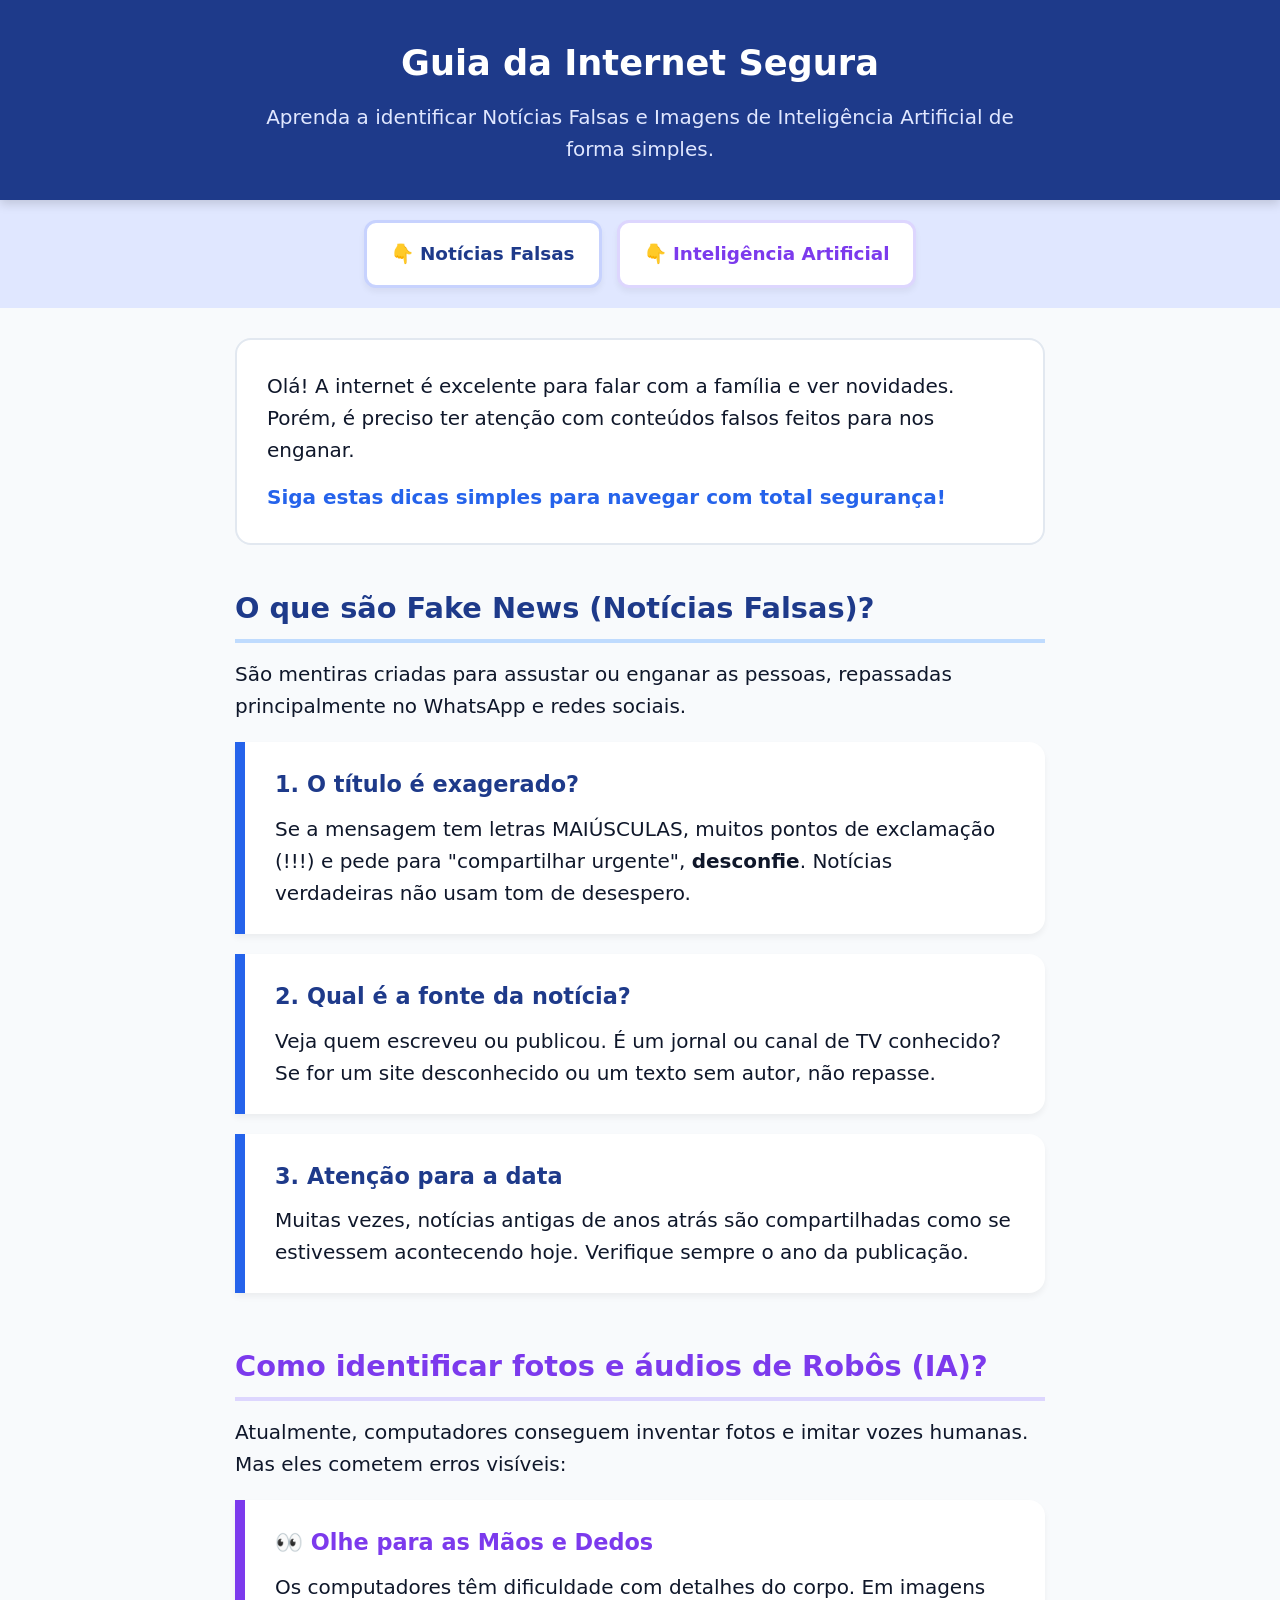
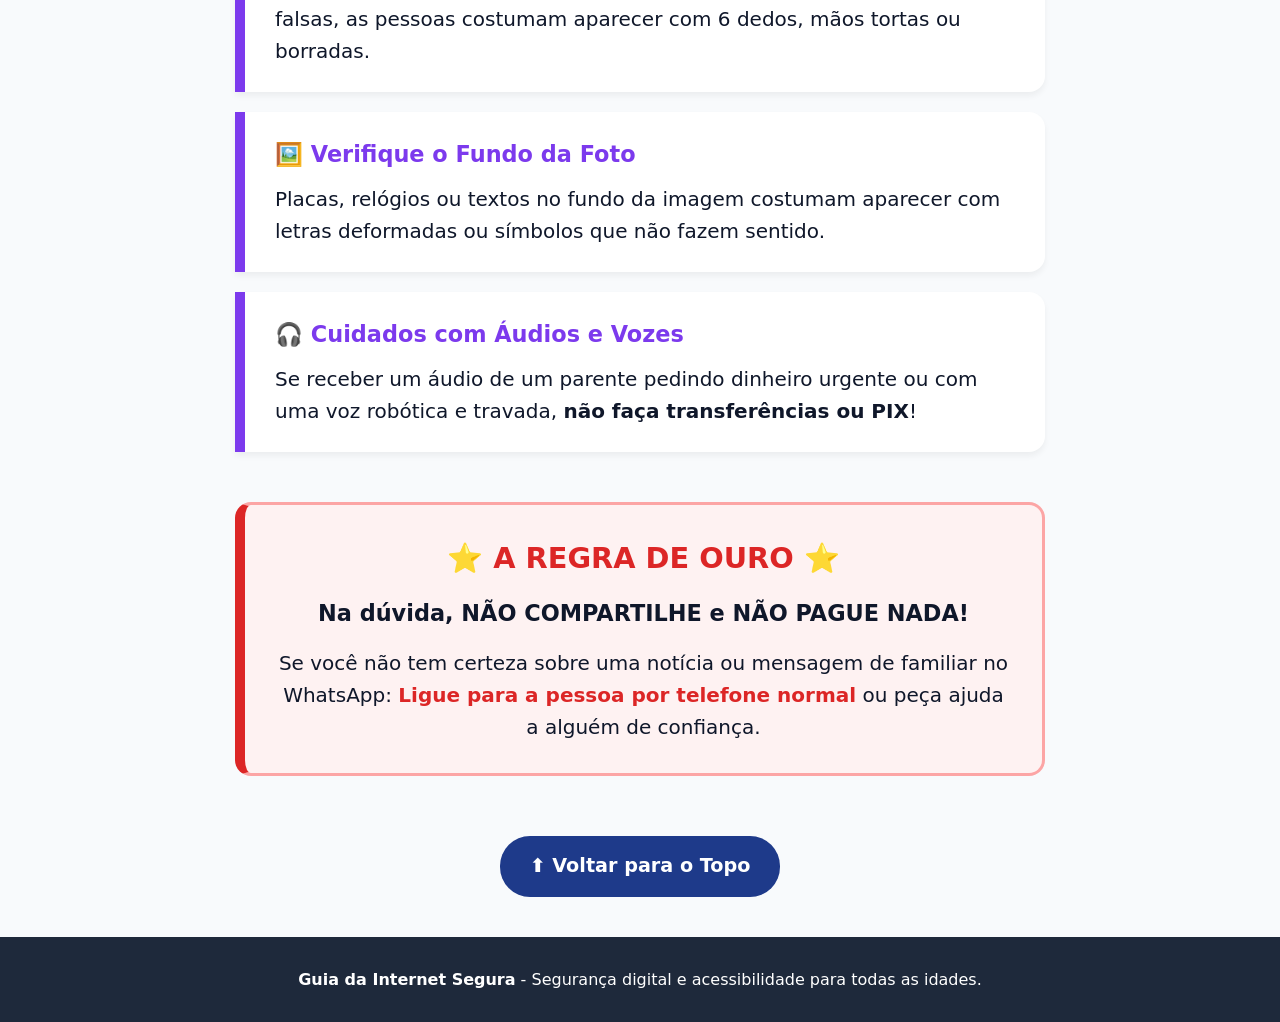
==== index.html @ 2c8b5942 "Add files via upload" ====
<!DOCTYPE html>
<html lang="pt-BR">
<head>
    <meta charset="UTF-8">
    <meta name="viewport" content="width=device-width, initial-scale=1.0">
    <title>Guia da Internet Segura para Idosos</title>
     <link rel="stylesheet" href="style.css">
</head>
<body>

    <header class="cabecalho">
        <div class="container">
            <h1>Guia da Internet Segura</h1>
            <p>Aprenda a identificar Notícias Falsas e Imagens de Inteligência Artificial de forma simples.</p>
        </div>
    </header>

    <nav class="navegacao-rapida" aria-label="Navegação rápida pelas seções">
        <div class="container botoes-nav">
            <a href="#fake-news" class="btn-nav">👇 Notícias Falsas</a>
            <a href="#inteligencia-artificial" class="btn-nav purple">👇 Inteligência Artificial</a>
        </div>
    </nav>

    <main class="container">

        <section class="card-introducao">
            <p>Olá! A internet é excelente para falar com a família e ver novidades. Porém, é preciso ter atenção com conteúdos falsos feitos para nos enganar.</p>
            <p style="margin-top: 15px; font-weight: bold; color: var(--cor-azul-destaque);">Siga estas dicas simples para navegar com total segurança!</p>
        </section>

        <section id="fake-news" class="secao">
            <h2 class="titulo-secao">O que são Fake News (Notícias Falsas)?</h2>
            <p style="margin-bottom: 20px;">São mentiras criadas para assustar ou enganar as pessoas, repassadas principalmente no WhatsApp e redes sociais.</p>

            <article class="card-dica">
                <h3>1. O título é exagerado?</h3>
                <p>Se a mensagem tem letras MAIÚSCULAS, muitos pontos de exclamação (!!!) e pede para "compartilhar urgente", <strong>desconfie</strong>. Notícias verdadeiras não usam tom de desespero.</p>
            </article>

            <article class="card-dica">
                <h3>2. Qual é a fonte da notícia?</h3>
                <p>Veja quem escreveu ou publicou. É um jornal ou canal de TV conhecido? Se for um site desconhecido ou um texto sem autor, não repasse.</p>
            </article>

            <article class="card-dica">
                <h3>3. Atenção para a data</h3>
                <p>Muitas vezes, notícias antigas de anos atrás são compartilhadas como se estivessem acontecendo hoje. Verifique sempre o ano da publicação.</p>
            </article>
        </section>

        <section id="inteligencia-artificial" class="secao">
            <h2 class="titulo-secao purple">Como identificar fotos e áudios de Robôs (IA)?</h2>
            <p style="margin-bottom: 20px;">Atualmente, computadores conseguem inventar fotos e imitar vozes humanas. Mas eles cometem erros visíveis:</p>

            <article class="card-dica purple">
                <h3>👀 Olhe para as Mãos e Dedos</h3>
                <p>Os computadores têm dificuldade com detalhes do corpo. Em imagens falsas, as pessoas costumam aparecer com 6 dedos, mãos tortas ou borradas.</p>
            </article>

            <article class="card-dica purple">
                <h3>🖼️ Verifique o Fundo da Foto</h3>
                <p>Placas, relógios ou textos no fundo da imagem costumam aparecer com letras deformadas ou símbolos que não fazem sentido.</p>
            </article>

            <article class="card-dica purple">
                <h3>🎧 Cuidados com Áudios e Vozes</h3>
                <p>Se receber um áudio de um parente pedindo dinheiro urgente ou com uma voz robótica e travada, <strong>não faça transferências ou PIX</strong>!</p>
            </article>
        </section>

        <section class="card-alerta">
            <h2>⭐ A Regra de Ouro ⭐</h2>
            <p class="destaque">Na dúvida, NÃO COMPARTILHE e NÃO PAGUE NADA!</p>
            <p>Se você não tem certeza sobre uma notícia ou mensagem de familiar no WhatsApp: <strong style="color: var(--cor-vermelho-alerta);">Ligue para a pessoa por telefone normal</strong> ou peça ajuda a alguém de confiança.</p>
        </section>

        <div style="text-align: center;">
            <a href="#" class="btn-topo">⬆️ Voltar para o Topo</a>
        </div>

    </main>

    <footer class="rodape">
        <p><strong>Guia da Internet Segura</strong> - Segurança digital e acessibilidade para todas as idades.</p>
    </footer>

</body>
</html>
---- style.css ----
:root {
            --cor-fundo: #F8FAFC;
            --cor-texto: #0F172A;
            --cor-card-bg: #FFFFFF;
            --cor-azul-escuro: #1E3A8A;
            --cor-azul-destaque: #2563EB;
            --cor-roxo-destaque: #7C3AED;
            --cor-vermelho-alerta: #DC2626;
            --cor-vermelho-fundo: #FEF2F2;
            --fonte-principal: 'Segoe UI', system-ui, -apple-system, sans-serif;
        }

        * {
            box-sizing: border-box;
            margin: 0;
            padding: 0;
        }

        html {
            scroll-behavior: smooth;
        }

        body {
            font-family: var(--fonte-principal);
            background-color: var(--cor-fundo);
            color: var(--cor-texto);
            line-height: 1.6;
            font-size: 20px; /* Tamanho de letra ampliado para leitura confortável */
        }

        .container {
            max-width: 850px;
            margin: 0 auto;
            padding: 0 20px;
        }

        .cabecalho {
            background-color: var(--cor-azul-escuro);
            color: #FFFFFF;
            text-align: center;
            padding: 35px 20px;
            position: sticky;
            top: 0;
            z-index: 100;
            box-shadow: 0 4px 10px rgba(0, 0, 0, 0.15);
        }

        .cabecalho h1 {
            font-size: 2.2rem;
            margin-bottom: 10px;
            font-weight: 800;
        }

        .cabecalho p {
            font-size: 1.25rem;
            color: #E0E7FF;
        }

        .navegacao-rapida {
            background-color: #E0E7FF;
            padding: 20px 0;
            margin-bottom: 30px;
        }

        .botoes-nav {
            display: flex;
            gap: 15px;
            justify-content: center;
            flex-wrap: wrap;
        }

        .btn-nav {
            background-color: #FFFFFF;
            color: var(--cor-azul-escuro);
            text-decoration: none;
            padding: 16px 24px;
            border-radius: 12px;
            font-weight: bold;
            font-size: 1.15rem;
            border: 3px solid #C7D2FE;
            box-shadow: 0 4px 6px rgba(0,0,0,0.05);
            transition: background-color 0.2s, transform 0.1s;
            display: inline-block;
            text-align: center;
        }

        .btn-nav.purple {
            color: var(--cor-roxo-destaque);
            border-color: #DDD6FE;
        }

        .btn-nav:hover, .btn-nav:focus {
            background-color: #F1F5F9;
            transform: translateY(-2px);
            outline: 4px solid var(--cor-azul-destaque);
        }

        .card-introducao {
            background-color: var(--cor-card-bg);
            padding: 30px;
            border-radius: 16px;
            border: 2px solid #E2E8F0;
            margin-bottom: 40px;
            font-size: 1.25rem;
        }

        .titulo-secao {
            font-size: 1.8rem;
            color: var(--cor-azul-escuro);
            margin-bottom: 15px;
            border-bottom: 4px solid #BFDBFE;
            padding-bottom: 8px;
        }

        .titulo-secao.purple {
            color: var(--cor-roxo-destaque);
            border-bottom-color: #DDD6FE;
        }

        .secao {
            margin-bottom: 50px;
            scroll-margin-top: 140px;
        }

        .card-dica {
            background-color: var(--cor-card-bg);
            padding: 25px 30px;
            border-radius: 0 16px 16px 0;
            margin-bottom: 20px;
            box-shadow: 0 4px 6px rgba(0, 0, 0, 0.05);
            border-left: 10px solid var(--cor-azul-destaque);
        }

        .card-dica.purple {
            border-left-color: var(--cor-roxo-destaque);
        }

        .card-dica h3 {
            font-size: 1.4rem;
            color: var(--cor-azul-escuro);
            margin-bottom: 10px;
        }

        .card-dica.purple h3 {
            color: var(--cor-roxo-destaque);
        }

        .card-alerta {
            background-color: var(--cor-vermelho-fundo);
            border: 3px solid #FCA5A5;
            border-left: 10px solid var(--cor-vermelho-alerta);
            border-radius: 16px;
            padding: 30px;
            text-align: center;
            margin-bottom: 40px;
        }

        .card-alerta h2 {
            color: var(--cor-vermelho-alerta);
            font-size: 1.8rem;
            margin-bottom: 15px;
            text-transform: uppercase;
        }

        .card-alerta p.destaque {
            font-size: 1.4rem;
            font-weight: bold;
            margin-bottom: 15px;
        }

        .btn-topo {
            display: inline-block;
            background-color: var(--cor-azul-escuro);
            color: #FFFFFF;
            text-decoration: none;
            padding: 15px 30px;
            border-radius: 30px;
            font-weight: bold;
            font-size: 1.2rem;
            margin: 20px 0 40px 0;
        }

        .rodape {
            background-color: #1E293B;
            color: #FFFFFF;
            text-align: center;
            padding: 30px 20px;
            font-size: 1rem;
        }
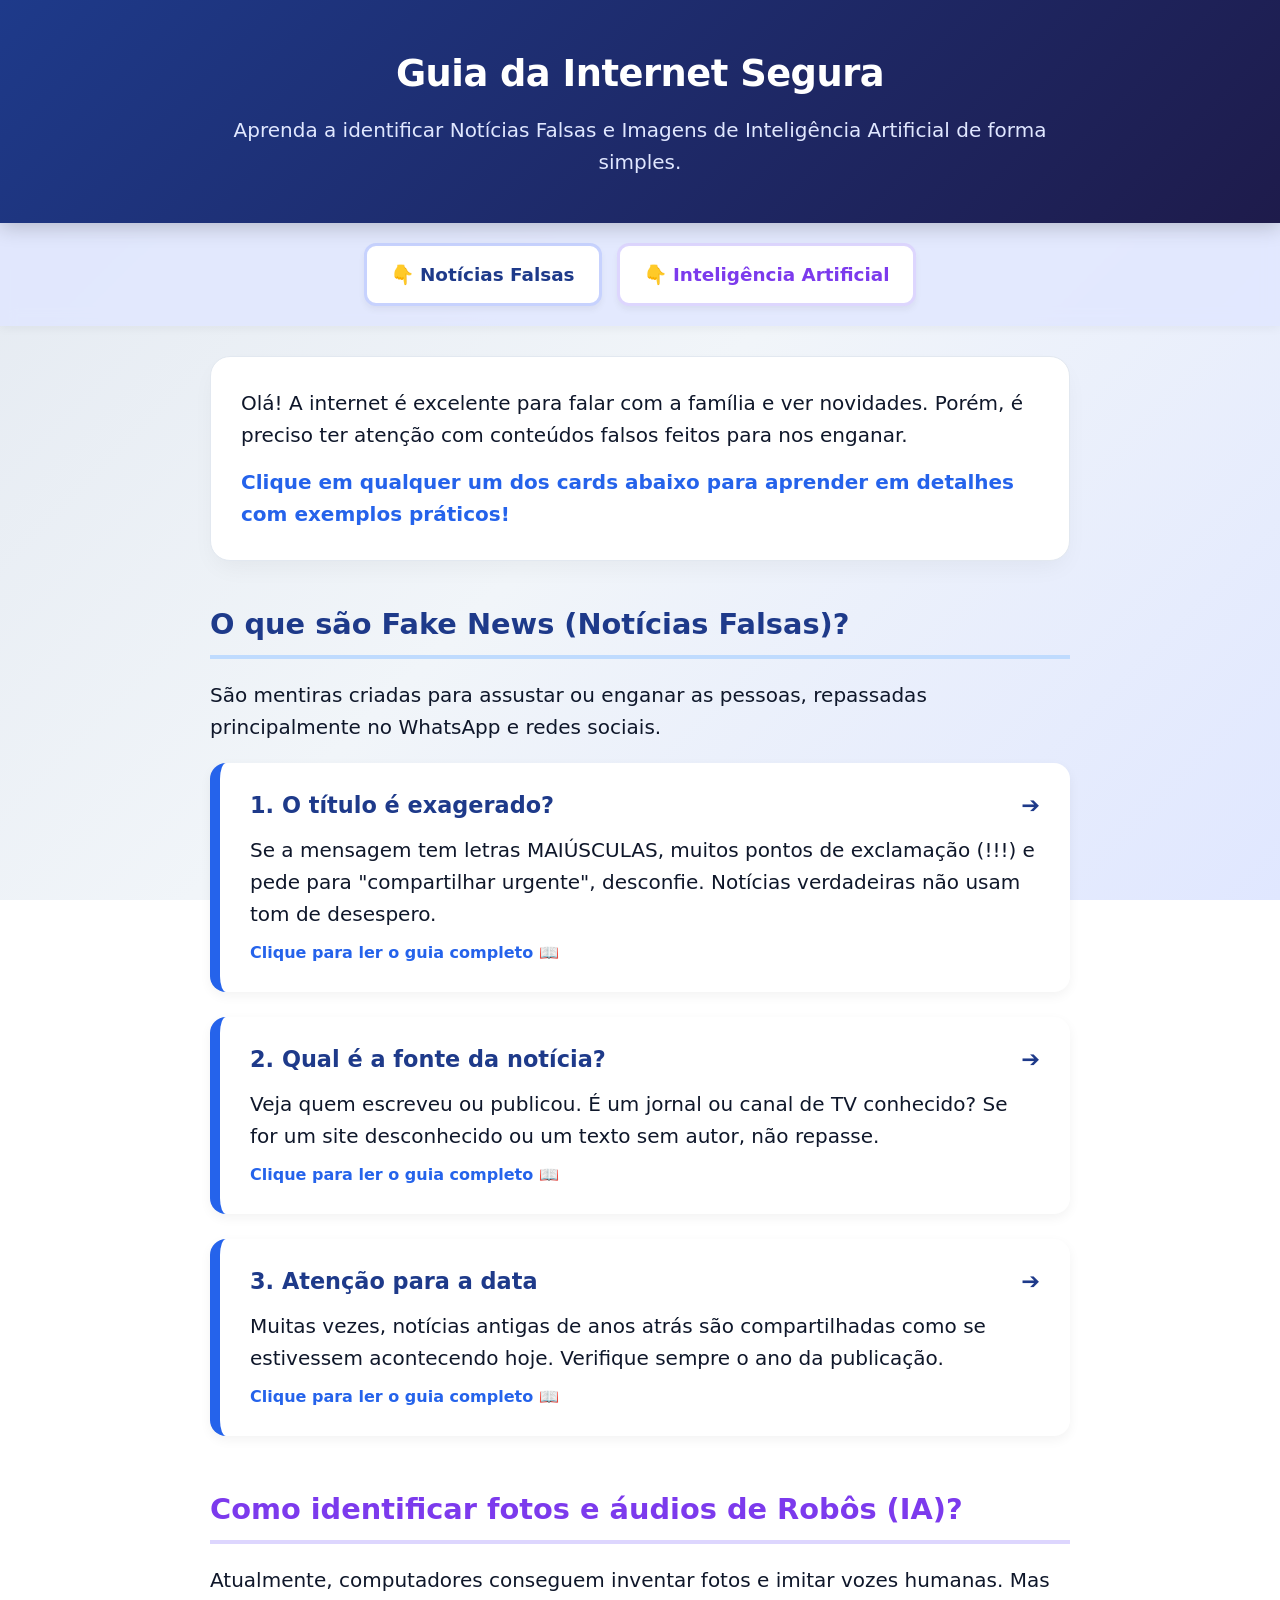
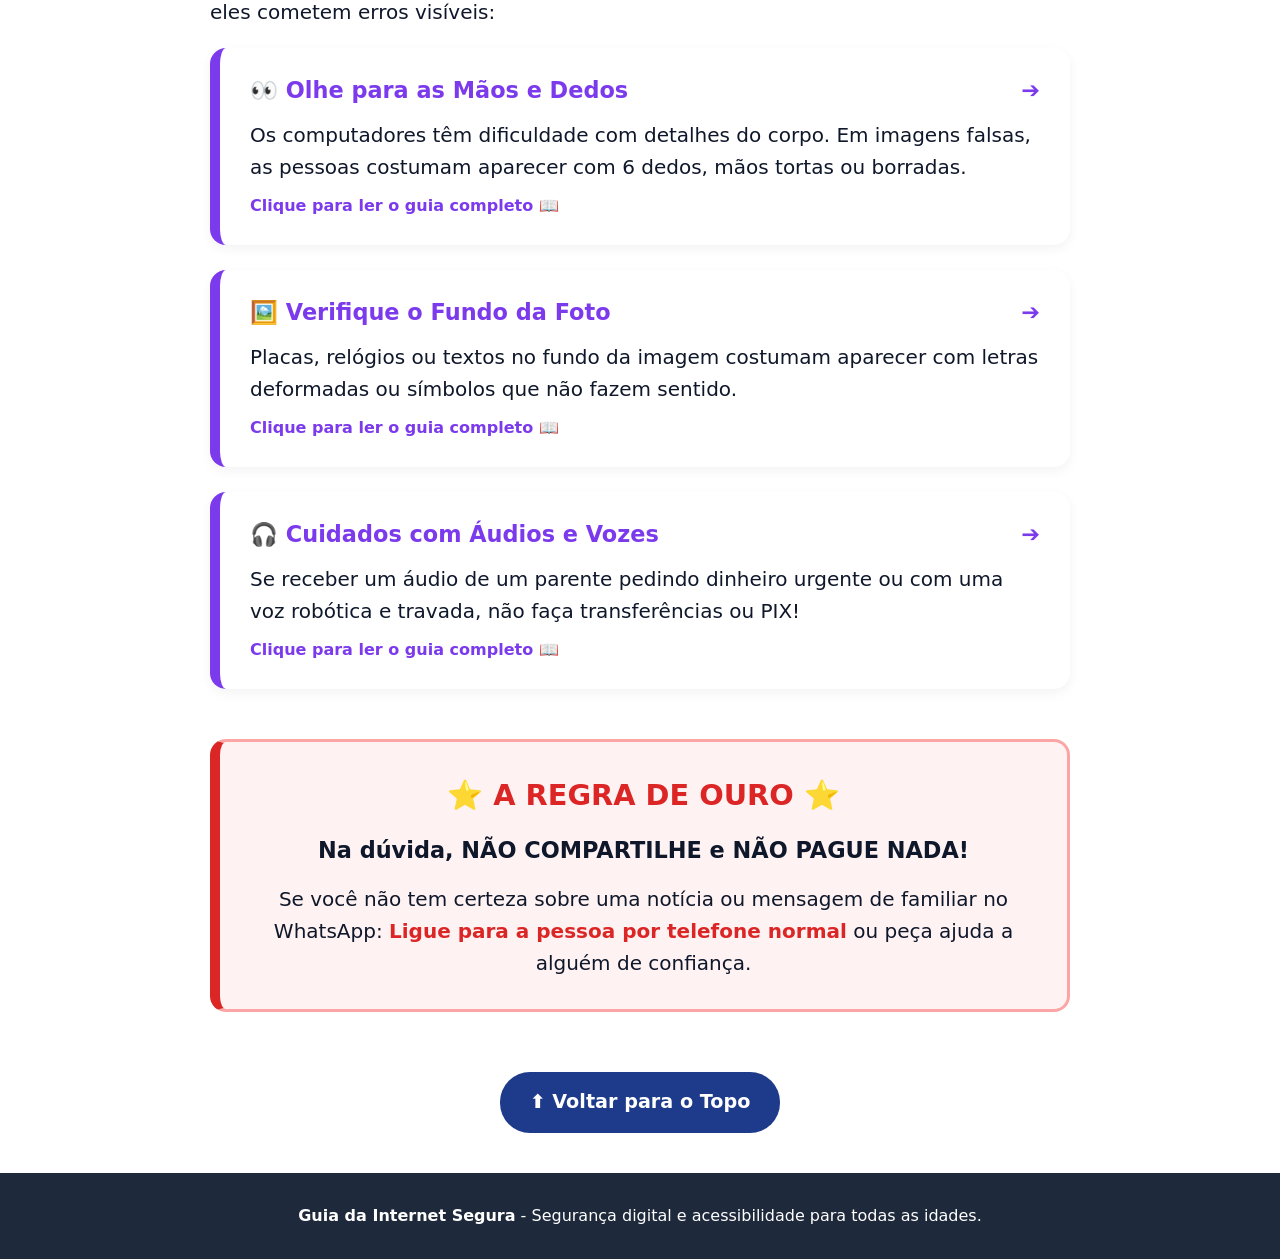
==== commit 6cfd7511: "Add files via upload" ====
--- a/index.html
+++ b/index.html
@@ -4,7 +4,7 @@
     <meta charset="UTF-8">
     <meta name="viewport" content="width=device-width, initial-scale=1.0">
     <title>Guia da Internet Segura para Idosos</title>
-     <link rel="stylesheet" href="style.css">
+    <link rel="stylesheet" href="style.css">
 </head>
 <body>
 
@@ -26,47 +26,65 @@
 
         <section class="card-introducao">
             <p>Olá! A internet é excelente para falar com a família e ver novidades. Porém, é preciso ter atenção com conteúdos falsos feitos para nos enganar.</p>
-            <p style="margin-top: 15px; font-weight: bold; color: var(--cor-azul-destaque);">Siga estas dicas simples para navegar com total segurança!</p>
+            <p style="margin-top: 15px; font-weight: bold; color: var(--cor-azul-destaque);">Clique em qualquer um dos cards abaixo para aprender em detalhes com exemplos práticos!</p>
         </section>
 
         <section id="fake-news" class="secao">
             <h2 class="titulo-secao">O que são Fake News (Notícias Falsas)?</h2>
             <p style="margin-bottom: 20px;">São mentiras criadas para assustar ou enganar as pessoas, repassadas principalmente no WhatsApp e redes sociais.</p>
 
-            <article class="card-dica">
-                <h3>1. O título é exagerado?</h3>
-                <p>Se a mensagem tem letras MAIÚSCULAS, muitos pontos de exclamação (!!!) e pede para "compartilhar urgente", <strong>desconfie</strong>. Notícias verdadeiras não usam tom de desespero.</p>
-            </article>
+            <a href="titulo-exagerado.html" class="card-dica-link">
+                <article class="card-dica">
+                    <h3>1. O título é exagerado? <span>➔</span></h3>
+                    <p>Se a mensagem tem letras MAIÚSCULAS, muitos pontos de exclamação (!!!) e pede para "compartilhar urgente", desconfie. Notícias verdadeiras não usam tom de desespero.</p>
+                    <span class="saiba-mais">Clique para ler o guia completo 📖</span>
+                </article>
+            </a>
 
-            <article class="card-dica">
-                <h3>2. Qual é a fonte da notícia?</h3>
-                <p>Veja quem escreveu ou publicou. É um jornal ou canal de TV conhecido? Se for um site desconhecido ou um texto sem autor, não repasse.</p>
-            </article>
+            <a href="fonte-noticia.html" class="card-dica-link">
+                <article class="card-dica">
+                    <h3>2. Qual é a fonte da notícia? <span>➔</span></h3>
+                    <p>Veja quem escreveu ou publicou. É um jornal ou canal de TV conhecido? Se for um site desconhecido ou um texto sem autor, não repasse.</p>
+                    <span class="saiba-mais">Clique para ler o guia completo 📖</span>
+                </article>
+            </a>
 
-            <article class="card-dica">
-                <h3>3. Atenção para a data</h3>
-                <p>Muitas vezes, notícias antigas de anos atrás são compartilhadas como se estivessem acontecendo hoje. Verifique sempre o ano da publicação.</p>
-            </article>
+            <a href="atencao-data.html" class="card-dica-link">
+                <article class="card-dica">
+                    <h3>3. Atenção para a data <span>➔</span></h3>
+                    <p>Muitas vezes, notícias antigas de anos atrás são compartilhadas como se estivessem acontecendo hoje. Verifique sempre o ano da publicação.</p>
+                    <span class="saiba-mais">Clique para ler o guia completo 📖</span>
+                </article>
+            </a>
         </section>
 
         <section id="inteligencia-artificial" class="secao">
             <h2 class="titulo-secao purple">Como identificar fotos e áudios de Robôs (IA)?</h2>
             <p style="margin-bottom: 20px;">Atualmente, computadores conseguem inventar fotos e imitar vozes humanas. Mas eles cometem erros visíveis:</p>
 
-            <article class="card-dica purple">
-                <h3>👀 Olhe para as Mãos e Dedos</h3>
-                <p>Os computadores têm dificuldade com detalhes do corpo. Em imagens falsas, as pessoas costumam aparecer com 6 dedos, mãos tortas ou borradas.</p>
-            </article>
+            <a href="maos-dedos.html" class="card-dica-link">
+                <article class="card-dica purple">
+                    <h3>👀 Olhe para as Mãos e Dedos <span>➔</span></h3>
+                    <p>Os computadores têm dificuldade com detalhes do corpo. Em imagens falsas, as pessoas costumam aparecer com 6 dedos, mãos tortas ou borradas.</p>
+                    <span class="saiba-mais">Clique para ler o guia completo 📖</span>
+                </article>
+            </a>
 
-            <article class="card-dica purple">
-                <h3>🖼️ Verifique o Fundo da Foto</h3>
-                <p>Placas, relógios ou textos no fundo da imagem costumam aparecer com letras deformadas ou símbolos que não fazem sentido.</p>
-            </article>
+            <a href="fundo-foto.html" class="card-dica-link">
+                <article class="card-dica purple">
+                    <h3>🖼️ Verifique o Fundo da Foto <span>➔</span></h3>
+                    <p>Placas, relógios ou textos no fundo da imagem costumam aparecer com letras deformadas ou símbolos que não fazem sentido.</p>
+                    <span class="saiba-mais">Clique para ler o guia completo 📖</span>
+                </article>
+            </a>
 
-            <article class="card-dica purple">
-                <h3>🎧 Cuidados com Áudios e Vozes</h3>
-                <p>Se receber um áudio de um parente pedindo dinheiro urgente ou com uma voz robótica e travada, <strong>não faça transferências ou PIX</strong>!</p>
-            </article>
+            <a href="audios-vozes.html" class="card-dica-link">
+                <article class="card-dica purple">
+                    <h3>🎧 Cuidados com Áudios e Vozes <span>➔</span></h3>
+                    <p>Se receber um áudio de um parente pedindo dinheiro urgente ou com uma voz robótica e travada, não faça transferências ou PIX!</p>
+                    <span class="saiba-mais">Clique para ler o guia completo 📖</span>
+                </article>
+            </a>
         </section>
 
         <section class="card-alerta">
--- a/style.css
+++ b/style.css
@@ -1,189 +1,268 @@
-  :root {
-            --cor-fundo: #F8FAFC;
-            --cor-texto: #0F172A;
-            --cor-card-bg: #FFFFFF;
-            --cor-azul-escuro: #1E3A8A;
-            --cor-azul-destaque: #2563EB;
-            --cor-roxo-destaque: #7C3AED;
-            --cor-vermelho-alerta: #DC2626;
-            --cor-vermelho-fundo: #FEF2F2;
-            --fonte-principal: 'Segoe UI', system-ui, -apple-system, sans-serif;
-        }
-
-        * {
-            box-sizing: border-box;
-            margin: 0;
-            padding: 0;
-        }
-
-        html {
-            scroll-behavior: smooth;
-        }
-
-        body {
-            font-family: var(--fonte-principal);
-            background-color: var(--cor-fundo);
-            color: var(--cor-texto);
-            line-height: 1.6;
-            font-size: 20px; /* Tamanho de letra ampliado para leitura confortável */
-        }
-
-        .container {
-            max-width: 850px;
-            margin: 0 auto;
-            padding: 0 20px;
-        }
-
-        .cabecalho {
-            background-color: var(--cor-azul-escuro);
-            color: #FFFFFF;
-            text-align: center;
-            padding: 35px 20px;
-            position: sticky;
-            top: 0;
-            z-index: 100;
-            box-shadow: 0 4px 10px rgba(0, 0, 0, 0.15);
-        }
-
-        .cabecalho h1 {
-            font-size: 2.2rem;
-            margin-bottom: 10px;
-            font-weight: 800;
-        }
-
-        .cabecalho p {
-            font-size: 1.25rem;
-            color: #E0E7FF;
-        }
-
-        .navegacao-rapida {
-            background-color: #E0E7FF;
-            padding: 20px 0;
-            margin-bottom: 30px;
-        }
-
-        .botoes-nav {
-            display: flex;
-            gap: 15px;
-            justify-content: center;
-            flex-wrap: wrap;
-        }
-
-        .btn-nav {
-            background-color: #FFFFFF;
-            color: var(--cor-azul-escuro);
-            text-decoration: none;
-            padding: 16px 24px;
-            border-radius: 12px;
-            font-weight: bold;
-            font-size: 1.15rem;
-            border: 3px solid #C7D2FE;
-            box-shadow: 0 4px 6px rgba(0,0,0,0.05);
-            transition: background-color 0.2s, transform 0.1s;
-            display: inline-block;
-            text-align: center;
-        }
-
-        .btn-nav.purple {
-            color: var(--cor-roxo-destaque);
-            border-color: #DDD6FE;
-        }
-
-        .btn-nav:hover, .btn-nav:focus {
-            background-color: #F1F5F9;
-            transform: translateY(-2px);
-            outline: 4px solid var(--cor-azul-destaque);
-        }
-
-        .card-introducao {
-            background-color: var(--cor-card-bg);
-            padding: 30px;
-            border-radius: 16px;
-            border: 2px solid #E2E8F0;
-            margin-bottom: 40px;
-            font-size: 1.25rem;
-        }
-
-        .titulo-secao {
-            font-size: 1.8rem;
-            color: var(--cor-azul-escuro);
-            margin-bottom: 15px;
-            border-bottom: 4px solid #BFDBFE;
-            padding-bottom: 8px;
-        }
-
-        .titulo-secao.purple {
-            color: var(--cor-roxo-destaque);
-            border-bottom-color: #DDD6FE;
-        }
-
-        .secao {
-            margin-bottom: 50px;
-            scroll-margin-top: 140px;
-        }
-
-        .card-dica {
-            background-color: var(--cor-card-bg);
-            padding: 25px 30px;
-            border-radius: 0 16px 16px 0;
-            margin-bottom: 20px;
-            box-shadow: 0 4px 6px rgba(0, 0, 0, 0.05);
-            border-left: 10px solid var(--cor-azul-destaque);
-        }
-
-        .card-dica.purple {
-            border-left-color: var(--cor-roxo-destaque);
-        }
-
-        .card-dica h3 {
-            font-size: 1.4rem;
-            color: var(--cor-azul-escuro);
-            margin-bottom: 10px;
-        }
-
-        .card-dica.purple h3 {
-            color: var(--cor-roxo-destaque);
-        }
-
-        .card-alerta {
-            background-color: var(--cor-vermelho-fundo);
-            border: 3px solid #FCA5A5;
-            border-left: 10px solid var(--cor-vermelho-alerta);
-            border-radius: 16px;
-            padding: 30px;
-            text-align: center;
-            margin-bottom: 40px;
-        }
-
-        .card-alerta h2 {
-            color: var(--cor-vermelho-alerta);
-            font-size: 1.8rem;
-            margin-bottom: 15px;
-            text-transform: uppercase;
-        }
-
-        .card-alerta p.destaque {
-            font-size: 1.4rem;
-            font-weight: bold;
-            margin-bottom: 15px;
-        }
-
-        .btn-topo {
-            display: inline-block;
-            background-color: var(--cor-azul-escuro);
-            color: #FFFFFF;
-            text-decoration: none;
-            padding: 15px 30px;
-            border-radius: 30px;
-            font-weight: bold;
-            font-size: 1.2rem;
-            margin: 20px 0 40px 0;
-        }
-
-        .rodape {
-            background-color: #1E293B;
-            color: #FFFFFF;
-            text-align: center;
-            padding: 30px 20px;
-            font-size: 1rem;
-        }+ :root {
+    --cor-fundo: #f0f4f9;
+    --cor-texto: #0f172a;
+    --cor-card-bg: #ffffff;
+    --cor-azul-escuro: #1e3a8a;
+    --cor-azul-destaque: #2563eb;
+    --cor-roxo-destaque: #7c3aed;
+    --cor-vermelho-alerta: #dc2626;
+    --cor-vermelho-fundo: #fef2f2;
+    --fonte-principal: 'Segoe UI', system-ui, -apple-system, sans-serif;
+}
+
+* {
+    box-sizing: border-box;
+    margin: 0;
+    padding: 0;
+}
+
+html {
+    scroll-behavior: smooth;
+}
+
+body {
+    font-family: var(--fonte-principal);
+    background: linear-gradient(135deg, #e2e8f0 0%, #f1f5f9 50%, #e0e7ff 100%);
+    background-attachment: fixed;
+    color: var(--cor-texto);
+    line-height: 1.6;
+    font-size: 20px;
+    min-height: 100vh;
+}
+
+.container {
+    max-width: 900px;
+    margin: 0 auto;
+    padding: 0 20px;
+}
+
+.cabecalho {
+    background: linear-gradient(135deg, #1e3a8a 0%, #1e1b4b 100%);
+    color: #ffffff;
+    text-align: center;
+    padding: 45px 20px;
+    position: sticky;
+    top: 0;
+    z-index: 100;
+    box-shadow: 0 4px 20px rgba(0, 0, 0, 0.2);
+}
+
+.cabecalho h1 {
+    font-size: 2.3rem;
+    margin-bottom: 10px;
+    font-weight: 800;
+    letter-spacing: -0.5px;
+}
+
+.cabecalho p {
+    font-size: 1.25rem;
+    color: #e0e7ff;
+}
+
+.navegacao-rapida {
+    background-color: rgba(224, 231, 255, 0.8);
+    backdrop-filter: blur(8px);
+    padding: 20px 0;
+    margin-bottom: 30px;
+    box-shadow: 0 2px 10px rgba(0,0,0,0.05);
+}
+
+.botoes-nav {
+    display: flex;
+    gap: 15px;
+    justify-content: center;
+    flex-wrap: wrap;
+}
+
+.btn-nav {
+    background-color: #ffffff;
+    color: var(--cor-azul-escuro);
+    text-decoration: none;
+    padding: 14px 24px;
+    border-radius: 12px;
+    font-weight: bold;
+    font-size: 1.15rem;
+    border: 3px solid #c7d2fe;
+    box-shadow: 0 4px 6px rgba(0,0,0,0.05);
+    transition: all 0.2s ease;
+    display: inline-block;
+    text-align: center;
+}
+
+.btn-nav.purple {
+    color: var(--cor-roxo-destaque);
+    border-color: #ddd6fe;
+}
+
+.btn-nav:hover, .btn-nav:focus {
+    background-color: #ffffff;
+    transform: translateY(-3px);
+    box-shadow: 0 8px 15px rgba(0,0,0,0.1);
+    outline: none;
+}
+
+.card-introducao {
+    background-color: var(--cor-card-bg);
+    padding: 30px;
+    border-radius: 20px;
+    border: 1px solid #e2e8f0;
+    margin-bottom: 40px;
+    font-size: 1.25rem;
+    box-shadow: 0 10px 25px -5px rgba(0, 0, 0, 0.05);
+}
+
+.titulo-secao {
+    font-size: 1.8rem;
+    color: var(--cor-azul-escuro);
+    margin-bottom: 20px;
+    border-bottom: 4px solid #bfdbfe;
+    padding-bottom: 8px;
+}
+
+.titulo-secao.purple {
+    color: var(--cor-roxo-destaque);
+    border-bottom-color: #ddd6fe;
+}
+
+.secao {
+    margin-bottom: 50px;
+    scroll-margin-top: 150px;
+}
+
+/* Card Clicável */
+.card-dica-link {
+    display: block;
+    text-decoration: none;
+    color: inherit;
+    margin-bottom: 25px;
+}
+
+.card-dica {
+    background-color: var(--cor-card-bg);
+    padding: 25px 30px;
+    border-radius: 16px;
+    box-shadow: 0 4px 12px rgba(0, 0, 0, 0.05);
+    border-left: 10px solid var(--cor-azul-destaque);
+    transition: all 0.3s ease;
+    position: relative;
+    overflow: hidden;
+}
+
+.card-dica-link:hover .card-dica {
+    transform: translateY(-5px);
+    box-shadow: 0 12px 24px rgba(0, 0, 0, 0.12);
+}
+
+.card-dica.purple {
+    border-left-color: var(--cor-roxo-destaque);
+}
+
+.card-dica h3 {
+    font-size: 1.4rem;
+    color: var(--cor-azul-escuro);
+    margin-bottom: 10px;
+    display: flex;
+    justify-content: space-between;
+    align-items: center;
+}
+
+.card-dica.purple h3 {
+    color: var(--cor-roxo-destaque);
+}
+
+.card-dica .saiba-mais {
+    font-size: 1rem;
+    font-weight: bold;
+    color: var(--cor-azul-destaque);
+    display: inline-block;
+    margin-top: 10px;
+}
+
+.card-dica.purple .saiba-mais {
+    color: var(--cor-roxo-destaque);
+}
+
+/* Estilos para Páginas Secundárias */
+.pagina-detalhe {
+    background-color: var(--cor-card-bg);
+    padding: 40px;
+    border-radius: 20px;
+    box-shadow: 0 10px 30px rgba(0, 0, 0, 0.08);
+    margin: 40px auto;
+}
+
+.btn-voltar {
+    display: inline-flex;
+    align-items: center;
+    gap: 8px;
+    background-color: #e2e8f0;
+    color: var(--cor-texto);
+    text-decoration: none;
+    padding: 10px 20px;
+    border-radius: 10px;
+    font-weight: bold;
+    font-size: 1rem;
+    margin-bottom: 25px;
+    transition: background-color 0.2s;
+}
+
+.btn-voltar:hover {
+    background-color: #cbd5e1;
+}
+
+.imagem-explicativa {
+    width: 100%;
+    max-height: 400px;
+    object-fit: cover;
+    border-radius: 12px;
+    margin: 25px 0;
+    box-shadow: 0 4px 10px rgba(0, 0, 0, 0.1);
+}
+
+.card-alerta {
+    background-color: var(--cor-vermelho-fundo);
+    border: 3px solid #fca5a5;
+    border-left: 10px solid var(--cor-vermelho-alerta);
+    border-radius: 16px;
+    padding: 30px;
+    text-align: center;
+    margin-bottom: 40px;
+}
+
+.card-alerta h2 {
+    color: var(--cor-vermelho-alerta);
+    font-size: 1.8rem;
+    margin-bottom: 15px;
+    text-transform: uppercase;
+}
+
+.card-alerta p.destaque {
+    font-size: 1.4rem;
+    font-weight: bold;
+    margin-bottom: 15px;
+}
+
+.btn-topo {
+    display: inline-block;
+    background-color: var(--cor-azul-escuro);
+    color: #ffffff;
+    text-decoration: none;
+    padding: 15px 30px;
+    border-radius: 30px;
+    font-weight: bold;
+    font-size: 1.2rem;
+    margin: 20px 0 40px 0;
+    transition: transform 0.2s;
+}
+
+.btn-topo:hover {
+    transform: translateY(-2px);
+}
+
+.rodape {
+    background-color: #1e293b;
+    color: #ffffff;
+    text-align: center;
+    padding: 30px 20px;
+    font-size: 1rem;
+}
